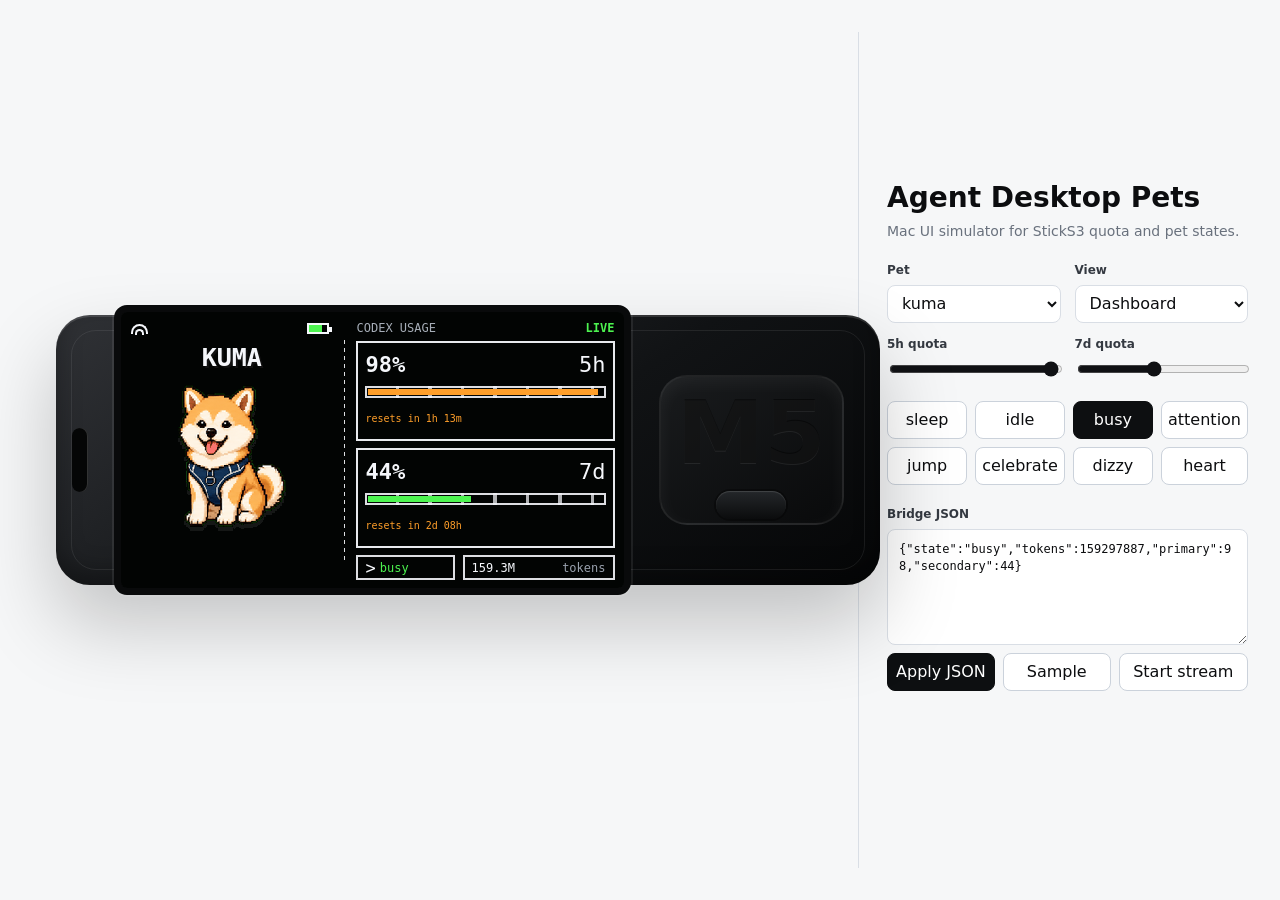
==== simulator/index.html @ 123241cc "Add StickS3 web simulator" ====
<!doctype html>
<html lang="en">
<head>
  <meta charset="utf-8">
  <meta name="viewport" content="width=device-width, initial-scale=1">
  <title>Agent Desktop Pets Simulator</title>
  <link rel="stylesheet" href="./style.css">
</head>
<body>
  <main class="app-shell">
    <section class="stage" aria-label="StickS3 simulator">
      <div class="device-wrap">
        <div class="device">
          <div class="usb-slot"></div>
          <div class="lcd" id="lcd">
            <section class="screen screen-dashboard" id="dashboardScreen">
              <div class="pet-pane">
                <div class="status-icons">
                  <span class="wifi" aria-hidden="true"></span>
                  <span class="battery" aria-hidden="true"><i></i></span>
                </div>
                <img id="petSprite" class="pet-sprite" alt="Current pet animation">
                <div class="pet-name" id="petName">KUMA</div>
              </div>

              <div class="divider" aria-hidden="true"></div>

              <div class="usage-pane">
                <div class="usage-head">
                  <span>CODEX USAGE</span>
                  <strong id="liveBadge">LIVE</strong>
                </div>

                <div class="meter" data-window="5h">
                  <div class="meter-row">
                    <strong id="primaryPct">98%</strong>
                    <span>5h</span>
                  </div>
                  <div class="bar"><i id="primaryBar"></i></div>
                  <div class="reset" id="primaryReset">resets in 1h 13m</div>
                </div>

                <div class="meter" data-window="7d">
                  <div class="meter-row">
                    <strong id="secondaryPct">44%</strong>
                    <span>7d</span>
                  </div>
                  <div class="bar"><i id="secondaryBar"></i></div>
                  <div class="reset" id="secondaryReset">resets in 2d 08h</div>
                </div>

                <div class="micro-row">
                  <div class="terminal-mark"><span>&gt;</span><em id="stateChip">busy</em></div>
                  <div class="token-mark"><span id="tokenText">159.3M</span><em>tokens</em></div>
                </div>
              </div>
            </section>

            <section class="screen screen-credits" id="creditsScreen" hidden>
              <div class="credit-col">
                <span>made by</span>
                <strong>YaoYao + Codex</strong>
                <span>fork from</span>
                <strong>Felix Rieseberg</strong>
              </div>
              <div class="credit-col">
                <span>source</span>
                <strong>github.com/</strong>
                <strong>YaoYao021123/</strong>
                <strong>agent-desktop</strong>
                <strong>-pets</strong>
              </div>
            </section>
          </div>
          <div class="button-plate" aria-hidden="true">
            <span class="m5">M5</span>
            <span class="button"></span>
          </div>
        </div>
      </div>
    </section>

    <aside class="control-panel" aria-label="Simulator controls">
      <header class="panel-head">
        <h1>Agent Desktop Pets</h1>
        <p>Mac UI simulator for StickS3 quota and pet states.</p>
      </header>

      <div class="control-grid">
        <label class="field">
          <span>Pet</span>
          <select id="petSelect"></select>
        </label>

        <label class="field">
          <span>View</span>
          <select id="viewSelect">
            <option value="dashboard">Dashboard</option>
            <option value="credits">Credits</option>
          </select>
        </label>

        <label class="field">
          <span>5h quota</span>
          <input id="primaryInput" type="range" min="0" max="100" value="98">
        </label>

        <label class="field">
          <span>7d quota</span>
          <input id="secondaryInput" type="range" min="0" max="100" value="44">
        </label>
      </div>

      <div class="state-grid" id="stateGrid" aria-label="Pet state controls"></div>

      <div class="json-box">
        <label for="jsonInput">Bridge JSON</label>
        <textarea id="jsonInput" spellcheck="false">{"state":"busy","tokens":159297887,"primary":98,"secondary":44}</textarea>
        <div class="actions">
          <button id="applyJson" type="button">Apply JSON</button>
          <button id="sampleJson" type="button">Sample</button>
          <button id="streamToggle" type="button">Start stream</button>
        </div>
        <p id="message" role="status"></p>
      </div>
    </aside>
  </main>

  <script src="./app.js"></script>
</body>
</html>
---- simulator/style.css ----
:root {
  color-scheme: light;
  --page: #f6f7f8;
  --ink: #0c0d0f;
  --muted: #69717d;
  --line: #d9dee5;
  --panel: #ffffff;
  --screen: #020403;
  --screen-line: #f5f7fb;
  --cyan: #18d7ea;
  --green: #4df450;
  --orange: #ff9f2a;
  --red: #ff4e4e;
}

* {
  box-sizing: border-box;
}

html,
body {
  min-height: 100%;
}

body {
  margin: 0;
  background: var(--page);
  color: var(--ink);
  font-family: Inter, ui-sans-serif, system-ui, -apple-system, BlinkMacSystemFont, "Segoe UI", sans-serif;
  overflow-x: hidden;
}

button,
select,
input,
textarea {
  font: inherit;
}

[hidden] {
  display: none !important;
}

.app-shell {
  min-height: 100vh;
  display: grid;
  grid-template-columns: minmax(520px, 1fr) 390px;
  gap: 28px;
  padding: 32px;
  align-items: center;
}

.stage {
  min-width: 0;
  display: grid;
  place-items: center;
}

.device-wrap {
  width: min(100%, 920px);
  padding: 48px 24px;
}

.device {
  position: relative;
  min-width: 0;
  display: grid;
  grid-template-columns: 1fr 185px;
  gap: 28px;
  align-items: center;
  width: 100%;
  aspect-ratio: 3.05 / 1;
  min-height: 270px;
  padding: 34px 36px 34px 58px;
  border-radius: 34px;
  background:
    linear-gradient(145deg, #303236 0%, #111315 55%, #050607 100%);
  box-shadow:
    0 38px 80px rgba(0, 0, 0, .22),
    inset 0 2px 0 rgba(255, 255, 255, .13),
    inset 0 -12px 24px rgba(0, 0, 0, .34);
}

.device::before {
  content: "";
  position: absolute;
  inset: 15px;
  border-radius: 25px;
  border: 1px solid rgba(255, 255, 255, .08);
  pointer-events: none;
}

.usb-slot {
  position: absolute;
  left: 16px;
  top: 42%;
  width: 16px;
  height: 64px;
  border-radius: 10px;
  background: #050606;
  box-shadow: inset -1px 0 0 rgba(255, 255, 255, .18);
}

.lcd {
  position: relative;
  overflow: hidden;
  min-width: 0;
  width: 100%;
  aspect-ratio: 240 / 135;
  border-radius: 13px;
  background: var(--screen);
  border: 7px solid #090a0b;
  box-shadow:
    0 0 0 2px rgba(255, 255, 255, .08),
    inset 0 0 0 1px rgba(255, 255, 255, .12),
    inset 0 0 30px rgba(0, 0, 0, .9);
}

.screen {
  position: absolute;
  inset: 0;
  color: var(--screen-line);
  background: var(--screen);
  font-family: "SF Mono", "Cascadia Mono", "Roboto Mono", ui-monospace, monospace;
}

.screen-dashboard {
  display: grid;
  grid-template-columns: minmax(0, 42%) 1px minmax(0, 1fr);
  gap: 11px;
  padding: 10px 9px 8px 9px;
}

.pet-pane {
  position: relative;
  min-width: 0;
  display: grid;
  place-items: center;
  padding-top: 10px;
}

.status-icons {
  position: absolute;
  top: 0;
  left: 0;
  right: 4px;
  display: flex;
  align-items: center;
  justify-content: space-between;
}

.wifi {
  position: relative;
  width: 15px;
  height: 13px;
}

.wifi::before,
.wifi::after {
  content: "";
  position: absolute;
  left: 1px;
  border: 2px solid var(--screen-line);
  border-bottom: 0;
  border-radius: 18px 18px 0 0;
}

.wifi::before {
  top: 2px;
  width: 13px;
  height: 8px;
}

.wifi::after {
  top: 7px;
  left: 5px;
  width: 5px;
  height: 4px;
}

.battery {
  position: relative;
  width: 22px;
  height: 11px;
  border: 2px solid var(--screen-line);
}

.battery::after {
  content: "";
  position: absolute;
  right: -5px;
  top: 2px;
  width: 3px;
  height: 5px;
  background: var(--screen-line);
}

.battery i {
  display: block;
  width: 70%;
  height: 100%;
  background: var(--green);
}

.pet-sprite {
  width: min(72%, 136px);
  max-height: 76%;
  object-fit: contain;
  image-rendering: pixelated;
  filter: drop-shadow(0 4px 0 rgba(255, 255, 255, .08));
}

.pet-name {
  position: absolute;
  top: 23px;
  left: 0;
  right: 0;
  text-align: center;
  font-weight: 800;
  font-size: clamp(12px, 2.7vw, 25px);
  line-height: 1;
  text-transform: uppercase;
  letter-spacing: 0;
  text-shadow: 2px 2px 0 #111;
}

.divider {
  width: 1px;
  height: 86%;
  align-self: center;
  background: repeating-linear-gradient(
    to bottom,
    rgba(245, 247, 251, .9),
    rgba(245, 247, 251, .9) 4px,
    transparent 4px,
    transparent 8px
  );
}

.usage-pane {
  min-width: 0;
  overflow: hidden;
  display: grid;
  grid-template-rows: auto 1fr 1fr auto;
  gap: 7px;
}

.usage-head,
.meter-row,
.micro-row {
  display: flex;
  align-items: center;
  justify-content: space-between;
}

.usage-head {
  color: #a6adb7;
  font-size: clamp(7px, 1.1vw, 12px);
  line-height: 1;
}

.usage-head strong {
  color: var(--green);
  font-size: inherit;
}

.meter {
  min-width: 0;
  border: 2px solid rgba(245, 247, 251, .95);
  padding: 6px 7px 5px;
  display: grid;
  grid-template-rows: auto auto auto;
  gap: 5px;
}

.meter-row strong,
.meter-row span {
  font-size: clamp(13px, 2vw, 22px);
  line-height: 1;
}

.bar {
  height: 12px;
  padding: 1px;
  border: 2px solid rgba(245, 247, 251, .9);
  background:
    repeating-linear-gradient(to right, transparent, transparent 12.2%, rgba(245, 247, 251, .72) 12.2%, rgba(245, 247, 251, .72) 13.7%),
    #020403;
}

.bar i {
  display: block;
  width: 50%;
  height: 100%;
  background: var(--cyan);
}

.reset {
  overflow: hidden;
  white-space: nowrap;
  color: #8b949f;
  font-size: clamp(7px, 1vw, 10px);
}

.micro-row {
  gap: 8px;
}

.terminal-mark,
.token-mark {
  min-width: 0;
  height: 25px;
  border: 2px solid rgba(245, 247, 251, .9);
  display: flex;
  align-items: center;
  gap: 4px;
  padding: 0 7px;
  font-size: clamp(8px, 1.3vw, 12px);
}

.terminal-mark {
  flex: 0 0 38%;
}

.token-mark {
  flex: 1 1 auto;
  justify-content: space-between;
}

.terminal-mark span {
  font-size: 17px;
}

.terminal-mark em,
.token-mark em {
  min-width: 0;
  overflow: hidden;
  text-overflow: ellipsis;
  white-space: nowrap;
  font-style: normal;
  color: var(--green);
}

.token-mark em {
  color: #99a1ad;
}

.screen-credits {
  display: grid;
  grid-template-columns: 1fr 1fr;
  gap: 12px;
  padding: 18px;
  align-items: center;
}

.credit-col {
  display: grid;
  gap: 6px;
  min-width: 0;
}

.credit-col span {
  color: #8b949f;
  font-size: clamp(9px, 1.4vw, 13px);
}

.credit-col strong {
  color: #fff;
  font-size: clamp(11px, 1.6vw, 15px);
  line-height: 1.1;
  overflow-wrap: anywhere;
}

.button-plate {
  min-width: 0;
  height: 74%;
  border-radius: 28px;
  border: 2px solid rgba(255, 255, 255, .08);
  background: linear-gradient(145deg, #191b1d, #090a0b);
  display: grid;
  place-items: center;
  color: rgba(0, 0, 0, .5);
  box-shadow: inset 0 6px 18px rgba(255, 255, 255, .05);
}

.m5 {
  font-size: clamp(42px, 7vw, 88px);
  font-weight: 900;
  letter-spacing: 0;
  text-shadow: 0 1px 0 rgba(255, 255, 255, .08);
}

.button {
  width: 70px;
  height: 28px;
  border-radius: 18px;
  background: linear-gradient(#24272a, #0b0c0d);
  box-shadow:
    inset 0 1px 1px rgba(255, 255, 255, .14),
    0 0 0 2px rgba(0, 0, 0, .35);
}

.control-panel {
  align-self: stretch;
  min-height: 0;
  border-left: 1px solid var(--line);
  padding-left: 28px;
  display: flex;
  flex-direction: column;
  justify-content: center;
  gap: 22px;
}

.panel-head h1 {
  margin: 0;
  font-size: 28px;
  line-height: 1.05;
  letter-spacing: 0;
}

.panel-head p {
  margin: 8px 0 0;
  color: var(--muted);
  font-size: 14px;
  line-height: 1.45;
}

.control-grid {
  display: grid;
  grid-template-columns: 1fr 1fr;
  gap: 14px;
}

.field,
.json-box {
  display: grid;
  gap: 8px;
}

.field span,
.json-box label {
  color: #343941;
  font-size: 12px;
  font-weight: 700;
}

select,
textarea {
  width: 100%;
  border: 1px solid var(--line);
  border-radius: 8px;
  background: var(--panel);
  color: var(--ink);
}

select {
  height: 38px;
  padding: 0 10px;
}

input[type="range"] {
  width: 100%;
  accent-color: #101114;
}

.state-grid {
  display: grid;
  grid-template-columns: repeat(4, 1fr);
  gap: 8px;
}

button {
  min-height: 38px;
  border: 1px solid #cbd2db;
  border-radius: 8px;
  background: var(--panel);
  color: var(--ink);
  cursor: pointer;
}

button:hover {
  border-color: #8993a0;
}

button.active,
.actions button:first-child {
  background: #0d0f11;
  color: #fff;
  border-color: #0d0f11;
}

.json-box textarea {
  min-height: 116px;
  resize: vertical;
  padding: 11px;
  font-family: "SF Mono", "Cascadia Mono", "Roboto Mono", ui-monospace, monospace;
  font-size: 12px;
  line-height: 1.45;
}

.actions {
  display: grid;
  grid-template-columns: 1fr 1fr 1.2fr;
  gap: 8px;
}

#message {
  min-height: 18px;
  margin: 0;
  color: var(--muted);
  font-size: 12px;
}

body.stream-on .live-pulse {
  animation: pulse 900ms ease-in-out infinite alternate;
}

@keyframes pulse {
  from {
    opacity: .62;
  }
  to {
    opacity: 1;
  }
}

@media (max-width: 980px) {
  .app-shell {
    min-height: auto;
    grid-template-columns: 1fr;
    padding: 20px;
  }

  .control-panel {
    border-left: 0;
    border-top: 1px solid var(--line);
    padding: 22px 0 0;
  }

  .device-wrap {
    padding: 20px 0;
    width: 100%;
  }
}

@media (max-width: 640px) {
  .app-shell {
    padding: 14px;
  }

  .stage,
  .device-wrap {
    width: 100%;
    max-width: calc(100vw - 28px);
    overflow: hidden;
  }

  .device-wrap {
    padding: 0;
    height: 186px;
  }

  .device {
    display: block;
    width: 620px;
    max-width: none;
    transform: scale(.5);
    transform-origin: top left;
    grid-template-columns: 1fr;
    aspect-ratio: auto;
    min-height: 0;
    padding: 16px;
    border-radius: 24px;
  }

  .device::before {
    inset: 8px;
    border-radius: 18px;
  }

  .button-plate,
  .usb-slot {
    display: none;
  }

  .lcd {
    width: 100%;
    max-width: 100%;
    border-width: 5px;
    border-radius: 10px;
  }

  .screen-dashboard {
    gap: 6px;
    padding: 7px;
  }

  .meter {
    border-width: 1px;
    gap: 3px;
    padding: 4px;
  }

  .bar {
    height: 9px;
    border-width: 1px;
  }

  .terminal-mark,
  .token-mark {
    height: 20px;
    border-width: 1px;
    padding: 0 5px;
  }

  .control-grid,
  .state-grid,
  .actions {
    grid-template-columns: 1fr;
  }
}

@media (min-width: 481px) and (max-width: 640px) {
  .device-wrap {
    height: 260px;
  }

  .device {
    transform: scale(.7);
  }
}
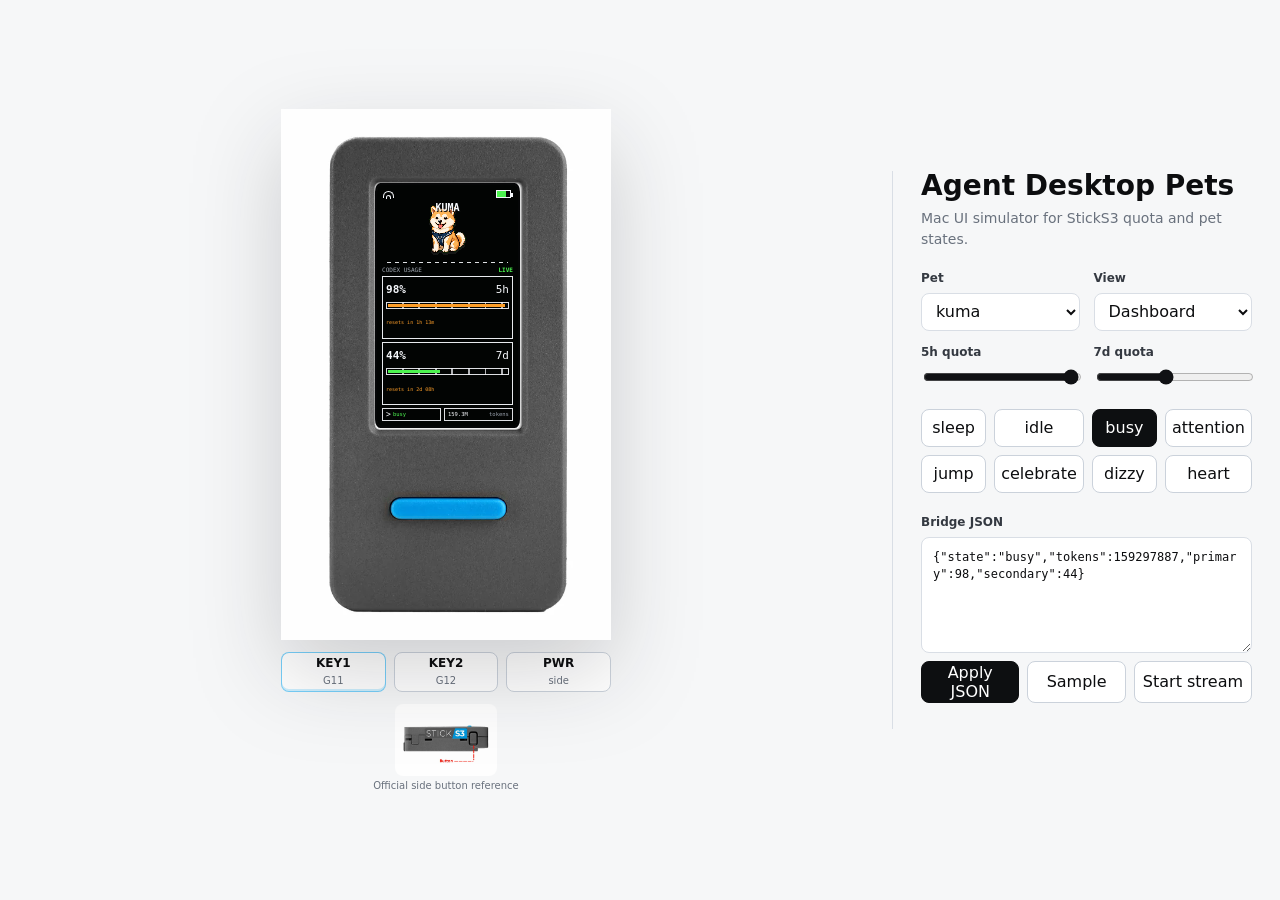
==== commit 1e3aca2c: "Use official StickS3 imagery in simulator" ====
--- a/simulator/index.html
+++ b/simulator/index.html
@@ -10,8 +10,9 @@
   <main class="app-shell">
     <section class="stage" aria-label="StickS3 simulator">
       <div class="device-wrap">
-        <div class="device">
-          <div class="usb-slot"></div>
+        <div class="device-model" id="deviceModel">
+          <img class="device-photo" src="../assets/sticks3-front-crop.png" alt="M5Stack StickS3 front view">
+          <button class="device-hotspot front-key-hotspot" id="frontKeyHotspot" type="button" aria-label="KEY1 front button"></button>
           <div class="lcd" id="lcd">
             <section class="screen screen-dashboard" id="dashboardScreen">
               <div class="pet-pane">
@@ -72,11 +73,27 @@
               </div>
             </section>
           </div>
-          <div class="button-plate" aria-hidden="true">
-            <span class="m5">M5</span>
-            <span class="button"></span>
-          </div>
         </div>
+
+        <div class="hardware-controls" aria-label="StickS3 hardware buttons">
+          <button class="hardware-button hardware-key1" id="key1Button" type="button">
+            <strong>KEY1</strong>
+            <span>G11</span>
+          </button>
+          <button class="hardware-button" id="key2Button" type="button">
+            <strong>KEY2</strong>
+            <span>G12</span>
+          </button>
+          <button class="hardware-button" id="powerButton" type="button">
+            <strong>PWR</strong>
+            <span>side</span>
+          </button>
+        </div>
+
+        <figure class="side-reference">
+          <img src="../assets/sticks3-buttons.jpg" alt="StickS3 side button reference">
+          <figcaption>Official side button reference</figcaption>
+        </figure>
       </div>
     </section>
 
--- a/simulator/style.css
+++ b/simulator/style.css
@@ -7,6 +7,7 @@
   --panel: #ffffff;
   --screen: #020403;
   --screen-line: #f5f7fb;
+  --blue: #08a8f4;
   --cyan: #18d7ea;
   --green: #4df450;
   --orange: #ff9f2a;
@@ -44,9 +45,9 @@
 .app-shell {
   min-height: 100vh;
   display: grid;
-  grid-template-columns: minmax(520px, 1fr) 390px;
+  grid-template-columns: minmax(0, 1fr) minmax(320px, 360px);
   gap: 28px;
-  padding: 32px;
+  padding: 28px;
   align-items: center;
 }
 
@@ -57,63 +58,82 @@
 }
 
 .device-wrap {
-  width: min(100%, 920px);
-  padding: 48px 24px;
-}
-
-.device {
+  width: min(100%, 560px);
+  display: grid;
+  gap: 12px;
+  justify-items: center;
+}
+
+.device-model {
   position: relative;
-  min-width: 0;
-  display: grid;
-  grid-template-columns: 1fr 185px;
-  gap: 28px;
-  align-items: center;
+  width: min(100%, 330px);
+  aspect-ratio: 560 / 900;
+}
+
+.device-photo {
+  display: block;
   width: 100%;
-  aspect-ratio: 3.05 / 1;
-  min-height: 270px;
-  padding: 34px 36px 34px 58px;
-  border-radius: 34px;
+  height: 100%;
+  object-fit: contain;
+  filter: drop-shadow(0 32px 44px rgba(14, 18, 24, .18));
+  user-select: none;
+  pointer-events: none;
+}
+
+.device-hotspot {
+  position: absolute;
+  border: 1px solid transparent;
+  background: transparent;
+  cursor: pointer;
+}
+
+.front-key-hotspot {
+  left: 33%;
+  top: 73.4%;
+  width: 34.7%;
+  height: 4.8%;
+  border-radius: 999px;
+}
+
+.front-key-hotspot:hover,
+.front-key-hotspot:focus-visible,
+.device-model[data-active-key="key1"] .front-key-hotspot {
+  border-color: rgba(255, 255, 255, .85);
+  background: rgba(8, 168, 244, .22);
+  box-shadow: 0 0 0 4px rgba(8, 168, 244, .2);
+  outline: none;
+}
+
+.lcd {
+  position: absolute;
+  left: 28.5%;
+  top: 13.8%;
+  width: 43.9%;
+  height: 46.3%;
+  overflow: hidden;
+  border-radius: 3.6%;
+  background: var(--screen);
+  border: 2px solid #050607;
+  box-shadow:
+    inset 0 0 0 1px rgba(255, 255, 255, .18),
+    inset 0 0 22px rgba(0, 0, 0, .88),
+    0 0 0 1px rgba(255, 255, 255, .12);
+}
+
+.lcd::after {
+  content: "";
+  position: absolute;
+  inset: 0;
+  opacity: 0;
   background:
-    linear-gradient(145deg, #303236 0%, #111315 55%, #050607 100%);
-  box-shadow:
-    0 38px 80px rgba(0, 0, 0, .22),
-    inset 0 2px 0 rgba(255, 255, 255, .13),
-    inset 0 -12px 24px rgba(0, 0, 0, .34);
-}
-
-.device::before {
-  content: "";
-  position: absolute;
-  inset: 15px;
-  border-radius: 25px;
-  border: 1px solid rgba(255, 255, 255, .08);
+    radial-gradient(circle at 50% 38%, rgba(77, 244, 80, .18), transparent 22%),
+    #000;
+  transition: opacity 160ms ease;
   pointer-events: none;
 }
 
-.usb-slot {
-  position: absolute;
-  left: 16px;
-  top: 42%;
-  width: 16px;
-  height: 64px;
-  border-radius: 10px;
-  background: #050606;
-  box-shadow: inset -1px 0 0 rgba(255, 255, 255, .18);
-}
-
-.lcd {
-  position: relative;
-  overflow: hidden;
-  min-width: 0;
-  width: 100%;
-  aspect-ratio: 240 / 135;
-  border-radius: 13px;
-  background: var(--screen);
-  border: 7px solid #090a0b;
-  box-shadow:
-    0 0 0 2px rgba(255, 255, 255, .08),
-    inset 0 0 0 1px rgba(255, 255, 255, .12),
-    inset 0 0 30px rgba(0, 0, 0, .9);
+.lcd.screen-off::after {
+  opacity: 1;
 }
 
 .screen {
@@ -122,13 +142,14 @@
   color: var(--screen-line);
   background: var(--screen);
   font-family: "SF Mono", "Cascadia Mono", "Roboto Mono", ui-monospace, monospace;
+  letter-spacing: 0;
 }
 
 .screen-dashboard {
   display: grid;
-  grid-template-columns: minmax(0, 42%) 1px minmax(0, 1fr);
-  gap: 11px;
-  padding: 10px 9px 8px 9px;
+  grid-template-rows: 68px 1px minmax(0, 1fr);
+  gap: 4px;
+  padding: 5px;
 }
 
 .pet-pane {
@@ -143,7 +164,7 @@
   position: absolute;
   top: 0;
   left: 0;
-  right: 4px;
+  right: 2px;
   display: flex;
   align-items: center;
   justify-content: space-between;
@@ -151,8 +172,8 @@
 
 .wifi {
   position: relative;
-  width: 15px;
-  height: 13px;
+  width: 10px;
+  height: 9px;
 }
 
 .wifi::before,
@@ -160,38 +181,38 @@
   content: "";
   position: absolute;
   left: 1px;
-  border: 2px solid var(--screen-line);
+  border: 1px solid var(--screen-line);
   border-bottom: 0;
-  border-radius: 18px 18px 0 0;
+  border-radius: 12px 12px 0 0;
 }
 
 .wifi::before {
-  top: 2px;
-  width: 13px;
-  height: 8px;
+  top: 1px;
+  width: 9px;
+  height: 6px;
 }
 
 .wifi::after {
-  top: 7px;
-  left: 5px;
-  width: 5px;
-  height: 4px;
+  top: 5px;
+  left: 4px;
+  width: 3px;
+  height: 3px;
 }
 
 .battery {
   position: relative;
-  width: 22px;
-  height: 11px;
-  border: 2px solid var(--screen-line);
+  width: 15px;
+  height: 8px;
+  border: 1px solid var(--screen-line);
 }
 
 .battery::after {
   content: "";
   position: absolute;
-  right: -5px;
+  right: -3px;
   top: 2px;
-  width: 3px;
-  height: 5px;
+  width: 2px;
+  height: 4px;
   background: var(--screen-line);
 }
 
@@ -203,33 +224,33 @@
 }
 
 .pet-sprite {
-  width: min(72%, 136px);
-  max-height: 76%;
+  width: min(68%, 62px);
+  max-height: 50px;
   object-fit: contain;
   image-rendering: pixelated;
-  filter: drop-shadow(0 4px 0 rgba(255, 255, 255, .08));
+  filter: drop-shadow(0 2px 0 rgba(255, 255, 255, .08));
 }
 
 .pet-name {
   position: absolute;
-  top: 23px;
+  top: 13px;
   left: 0;
   right: 0;
   text-align: center;
   font-weight: 800;
-  font-size: clamp(12px, 2.7vw, 25px);
+  font-size: 10px;
   line-height: 1;
   text-transform: uppercase;
   letter-spacing: 0;
-  text-shadow: 2px 2px 0 #111;
+  text-shadow: 1px 1px 0 #111;
 }
 
 .divider {
-  width: 1px;
-  height: 86%;
-  align-self: center;
+  width: 92%;
+  height: 1px;
+  justify-self: center;
   background: repeating-linear-gradient(
-    to bottom,
+    to right,
     rgba(245, 247, 251, .9),
     rgba(245, 247, 251, .9) 4px,
     transparent 4px,
@@ -242,7 +263,7 @@
   overflow: hidden;
   display: grid;
   grid-template-rows: auto 1fr 1fr auto;
-  gap: 7px;
+  gap: 3px;
 }
 
 .usage-head,
@@ -255,7 +276,7 @@
 
 .usage-head {
   color: #a6adb7;
-  font-size: clamp(7px, 1.1vw, 12px);
+  font-size: 6px;
   line-height: 1;
 }
 
@@ -266,23 +287,23 @@
 
 .meter {
   min-width: 0;
-  border: 2px solid rgba(245, 247, 251, .95);
-  padding: 6px 7px 5px;
+  border: 1px solid rgba(245, 247, 251, .95);
+  padding: 3px;
   display: grid;
   grid-template-rows: auto auto auto;
-  gap: 5px;
+  gap: 2px;
 }
 
 .meter-row strong,
 .meter-row span {
-  font-size: clamp(13px, 2vw, 22px);
+  font-size: 11px;
   line-height: 1;
 }
 
 .bar {
-  height: 12px;
+  height: 7px;
   padding: 1px;
-  border: 2px solid rgba(245, 247, 251, .9);
+  border: 1px solid rgba(245, 247, 251, .9);
   background:
     repeating-linear-gradient(to right, transparent, transparent 12.2%, rgba(245, 247, 251, .72) 12.2%, rgba(245, 247, 251, .72) 13.7%),
     #020403;
@@ -299,27 +320,29 @@
   overflow: hidden;
   white-space: nowrap;
   color: #8b949f;
-  font-size: clamp(7px, 1vw, 10px);
+  font-size: 5px;
+  line-height: 1;
 }
 
 .micro-row {
-  gap: 8px;
+  gap: 3px;
 }
 
 .terminal-mark,
 .token-mark {
   min-width: 0;
-  height: 25px;
-  border: 2px solid rgba(245, 247, 251, .9);
+  height: 13px;
+  border: 1px solid rgba(245, 247, 251, .9);
   display: flex;
   align-items: center;
-  gap: 4px;
-  padding: 0 7px;
-  font-size: clamp(8px, 1.3vw, 12px);
+  gap: 2px;
+  padding: 0 3px;
+  font-size: 5.5px;
+  line-height: 1;
 }
 
 .terminal-mark {
-  flex: 0 0 38%;
+  flex: 0 0 45%;
 }
 
 .token-mark {
@@ -328,7 +351,7 @@
 }
 
 .terminal-mark span {
-  font-size: 17px;
+  font-size: 8px;
 }
 
 .terminal-mark em,
@@ -347,61 +370,94 @@
 
 .screen-credits {
   display: grid;
-  grid-template-columns: 1fr 1fr;
-  gap: 12px;
-  padding: 18px;
+  grid-template-rows: 1fr 1fr;
+  gap: 6px;
+  padding: 8px;
   align-items: center;
 }
 
 .credit-col {
   display: grid;
-  gap: 6px;
+  gap: 3px;
   min-width: 0;
 }
 
 .credit-col span {
   color: #8b949f;
-  font-size: clamp(9px, 1.4vw, 13px);
+  font-size: 6px;
 }
 
 .credit-col strong {
   color: #fff;
-  font-size: clamp(11px, 1.6vw, 15px);
+  font-size: 7px;
   line-height: 1.1;
   overflow-wrap: anywhere;
 }
 
-.button-plate {
-  min-width: 0;
-  height: 74%;
-  border-radius: 28px;
-  border: 2px solid rgba(255, 255, 255, .08);
-  background: linear-gradient(145deg, #191b1d, #090a0b);
-  display: grid;
+.hardware-controls {
+  width: min(100%, 330px);
+  display: grid;
+  grid-template-columns: repeat(3, minmax(0, 1fr));
+  gap: 8px;
+}
+
+.hardware-button {
+  min-height: 40px;
+  border: 1px solid #cbd2db;
+  border-radius: 8px;
+  background: var(--panel);
+  color: var(--ink);
+  cursor: pointer;
+  display: grid;
+  gap: 1px;
   place-items: center;
-  color: rgba(0, 0, 0, .5);
-  box-shadow: inset 0 6px 18px rgba(255, 255, 255, .05);
-}
-
-.m5 {
-  font-size: clamp(42px, 7vw, 88px);
-  font-weight: 900;
+  line-height: 1;
+}
+
+.hardware-button strong {
+  font-size: 12px;
   letter-spacing: 0;
-  text-shadow: 0 1px 0 rgba(255, 255, 255, .08);
-}
-
-.button {
-  width: 70px;
-  height: 28px;
-  border-radius: 18px;
-  background: linear-gradient(#24272a, #0b0c0d);
-  box-shadow:
-    inset 0 1px 1px rgba(255, 255, 255, .14),
-    0 0 0 2px rgba(0, 0, 0, .35);
+}
+
+.hardware-button span {
+  color: var(--muted);
+  font-size: 10px;
+}
+
+.hardware-button:hover,
+.hardware-button:focus-visible {
+  border-color: #8993a0;
+  outline: none;
+}
+
+.hardware-key1 {
+  border-color: rgba(8, 168, 244, .55);
+  box-shadow: inset 0 -2px 0 rgba(8, 168, 244, .2);
+}
+
+.side-reference {
+  margin: 0;
+  width: min(100%, 260px);
+  display: grid;
+  gap: 4px;
+  justify-items: center;
+}
+
+.side-reference img {
+  display: block;
+  max-width: 100%;
+  max-height: 72px;
+  object-fit: contain;
+  border-radius: 8px;
+}
+
+.side-reference figcaption {
+  color: var(--muted);
+  font-size: 10px;
 }
 
 .control-panel {
-  align-self: stretch;
+  align-self: center;
   min-height: 0;
   border-left: 1px solid var(--line);
   padding-left: 28px;
@@ -511,24 +567,22 @@
   font-size: 12px;
 }
 
-body.stream-on .live-pulse {
-  animation: pulse 900ms ease-in-out infinite alternate;
-}
-
-@keyframes pulse {
-  from {
-    opacity: .62;
-  }
-  to {
-    opacity: 1;
-  }
-}
-
 @media (max-width: 980px) {
+  .app-shell {
+    grid-template-columns: minmax(0, 1fr) minmax(300px, 360px);
+    gap: 20px;
+    padding: 20px;
+  }
+
+  .device-model {
+    width: min(100%, 310px);
+  }
+}
+
+@media (max-width: 840px) {
   .app-shell {
     min-height: auto;
     grid-template-columns: 1fr;
-    padding: 20px;
   }
 
   .control-panel {
@@ -536,81 +590,15 @@
     border-top: 1px solid var(--line);
     padding: 22px 0 0;
   }
-
-  .device-wrap {
-    padding: 20px 0;
-    width: 100%;
-  }
-}
-
-@media (max-width: 640px) {
+}
+
+@media (max-width: 560px) {
   .app-shell {
     padding: 14px;
   }
 
-  .stage,
-  .device-wrap {
-    width: 100%;
-    max-width: calc(100vw - 28px);
-    overflow: hidden;
-  }
-
-  .device-wrap {
-    padding: 0;
-    height: 186px;
-  }
-
-  .device {
-    display: block;
-    width: 620px;
-    max-width: none;
-    transform: scale(.5);
-    transform-origin: top left;
-    grid-template-columns: 1fr;
-    aspect-ratio: auto;
-    min-height: 0;
-    padding: 16px;
-    border-radius: 24px;
-  }
-
-  .device::before {
-    inset: 8px;
-    border-radius: 18px;
-  }
-
-  .button-plate,
-  .usb-slot {
-    display: none;
-  }
-
-  .lcd {
-    width: 100%;
-    max-width: 100%;
-    border-width: 5px;
-    border-radius: 10px;
-  }
-
-  .screen-dashboard {
-    gap: 6px;
-    padding: 7px;
-  }
-
-  .meter {
-    border-width: 1px;
-    gap: 3px;
-    padding: 4px;
-  }
-
-  .bar {
-    height: 9px;
-    border-width: 1px;
-  }
-
-  .terminal-mark,
-  .token-mark {
-    height: 20px;
-    border-width: 1px;
-    padding: 0 5px;
+  .device-model {
+    width: min(100%, 300px);
   }
 
   .control-grid,
@@ -618,14 +606,8 @@
   .actions {
     grid-template-columns: 1fr;
   }
-}
-
-@media (min-width: 481px) and (max-width: 640px) {
-  .device-wrap {
-    height: 260px;
-  }
-
-  .device {
-    transform: scale(.7);
-  }
-}
+
+  .side-reference {
+    display: none;
+  }
+}
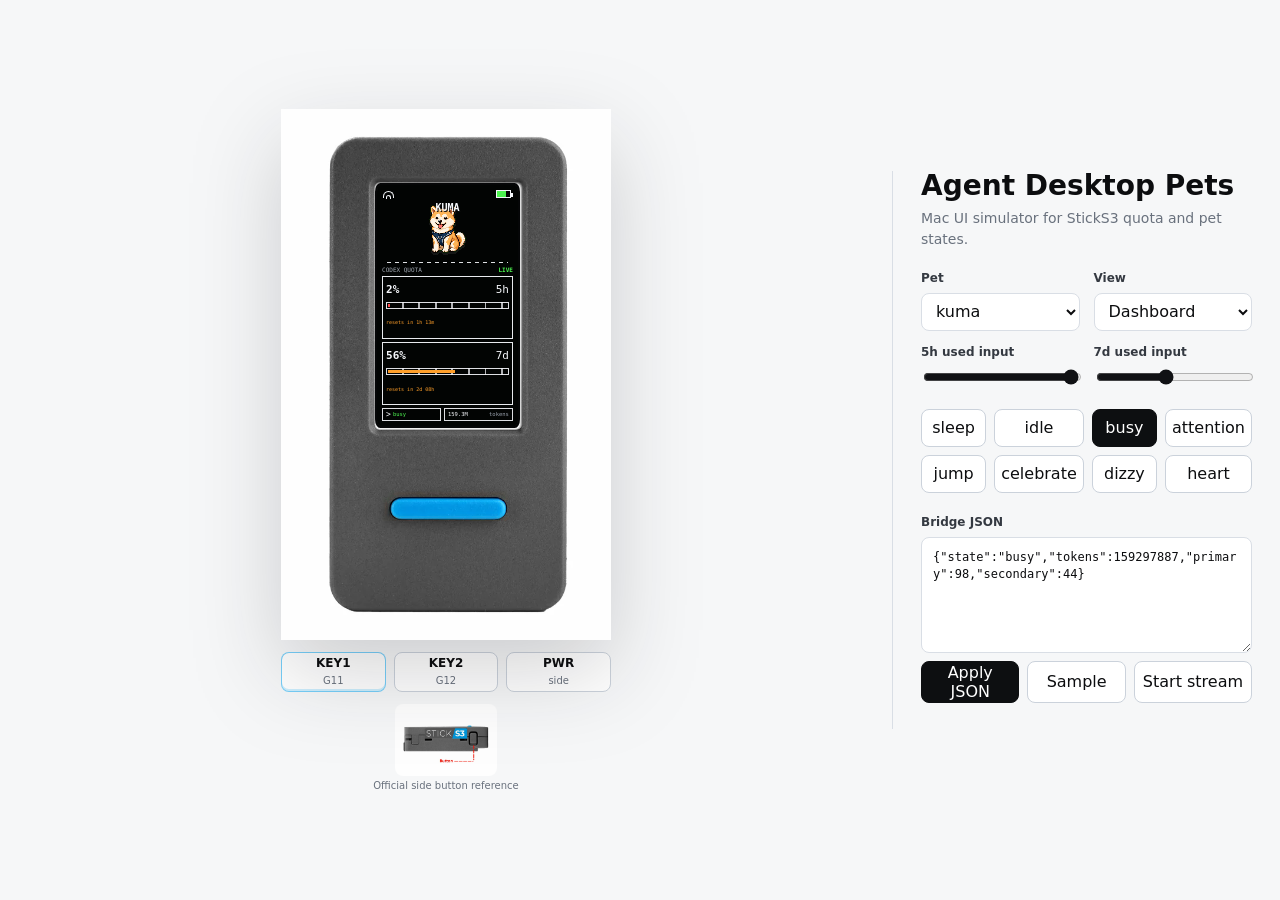
==== commit 02da4116: "Show quota remaining on StickS3" ====
--- a/simulator/index.html
+++ b/simulator/index.html
@@ -28,7 +28,7 @@
 
               <div class="usage-pane">
                 <div class="usage-head">
-                  <span>CODEX USAGE</span>
+                  <span>CODEX QUOTA</span>
                   <strong id="liveBadge">LIVE</strong>
                 </div>
 
@@ -118,12 +118,12 @@
         </label>
 
         <label class="field">
-          <span>5h quota</span>
+          <span>5h used input</span>
           <input id="primaryInput" type="range" min="0" max="100" value="98">
         </label>
 
         <label class="field">
-          <span>7d quota</span>
+          <span>7d used input</span>
           <input id="secondaryInput" type="range" min="0" max="100" value="44">
         </label>
       </div>
